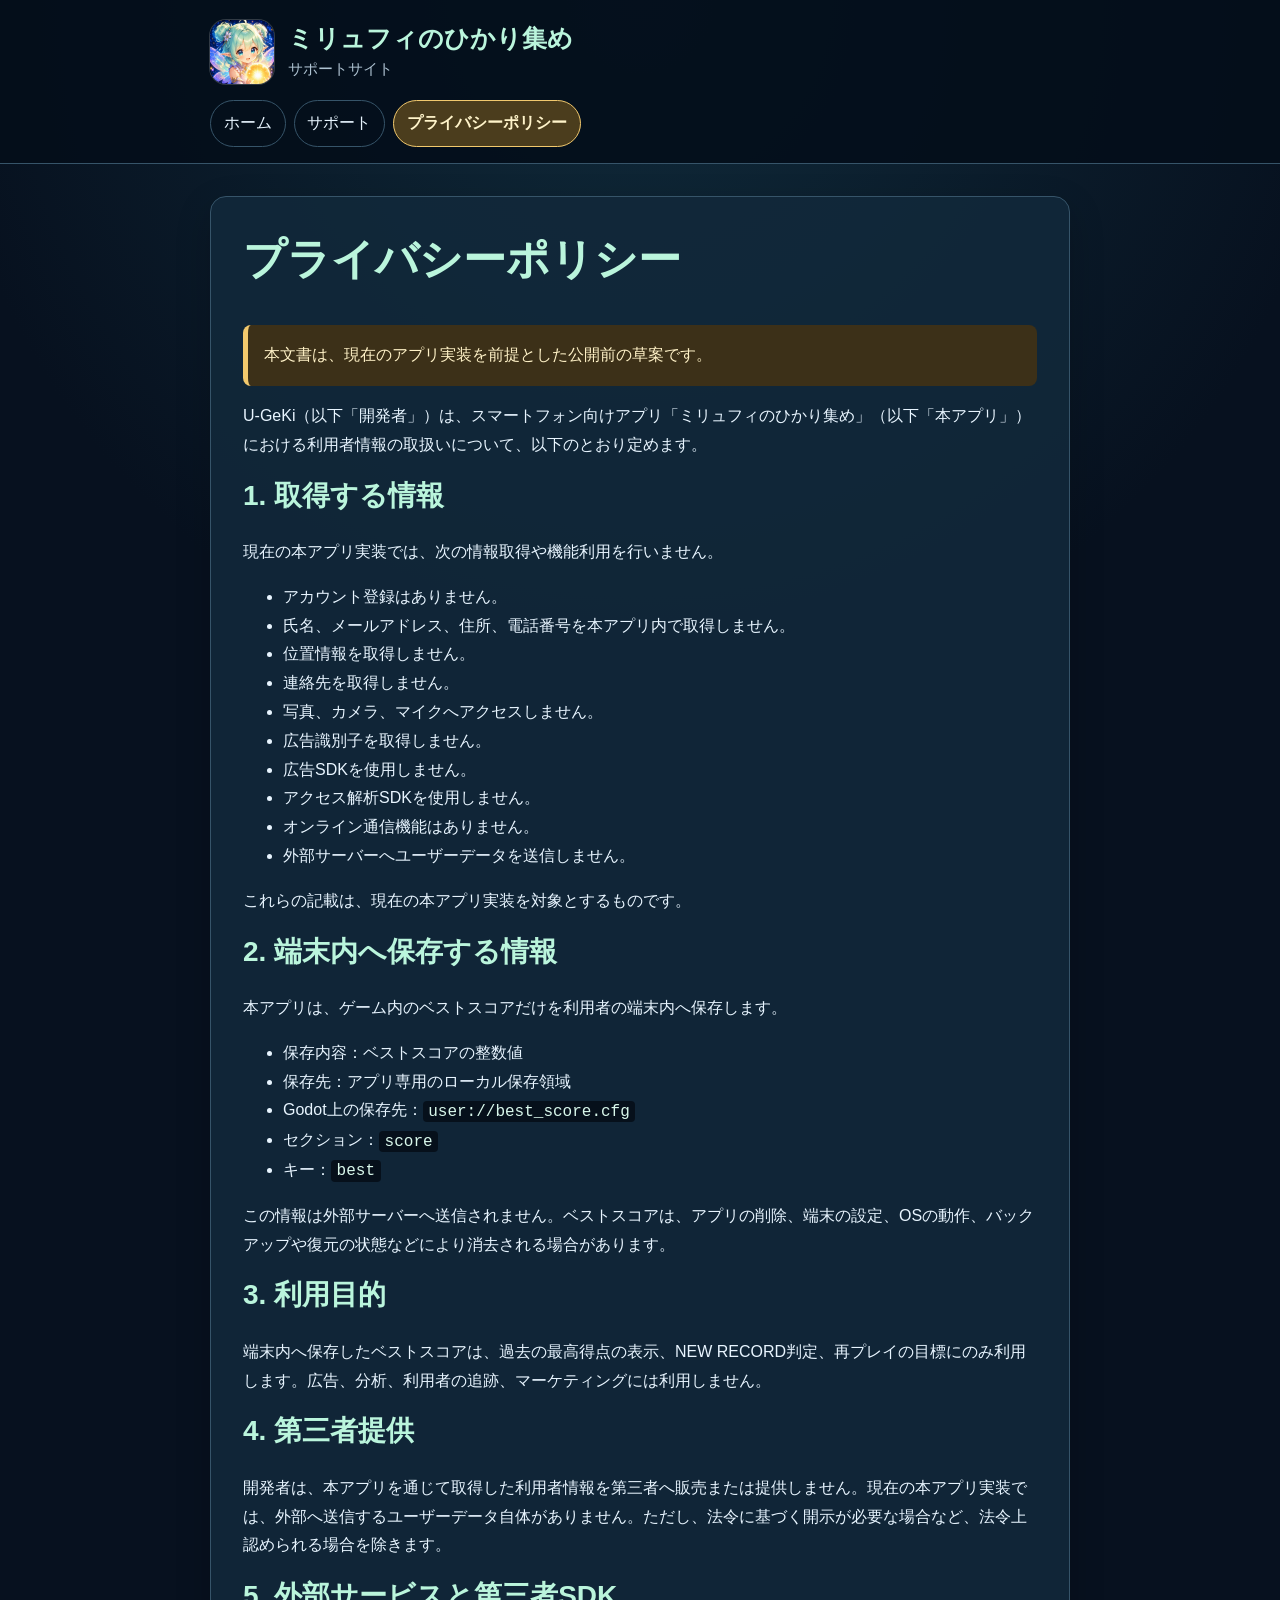
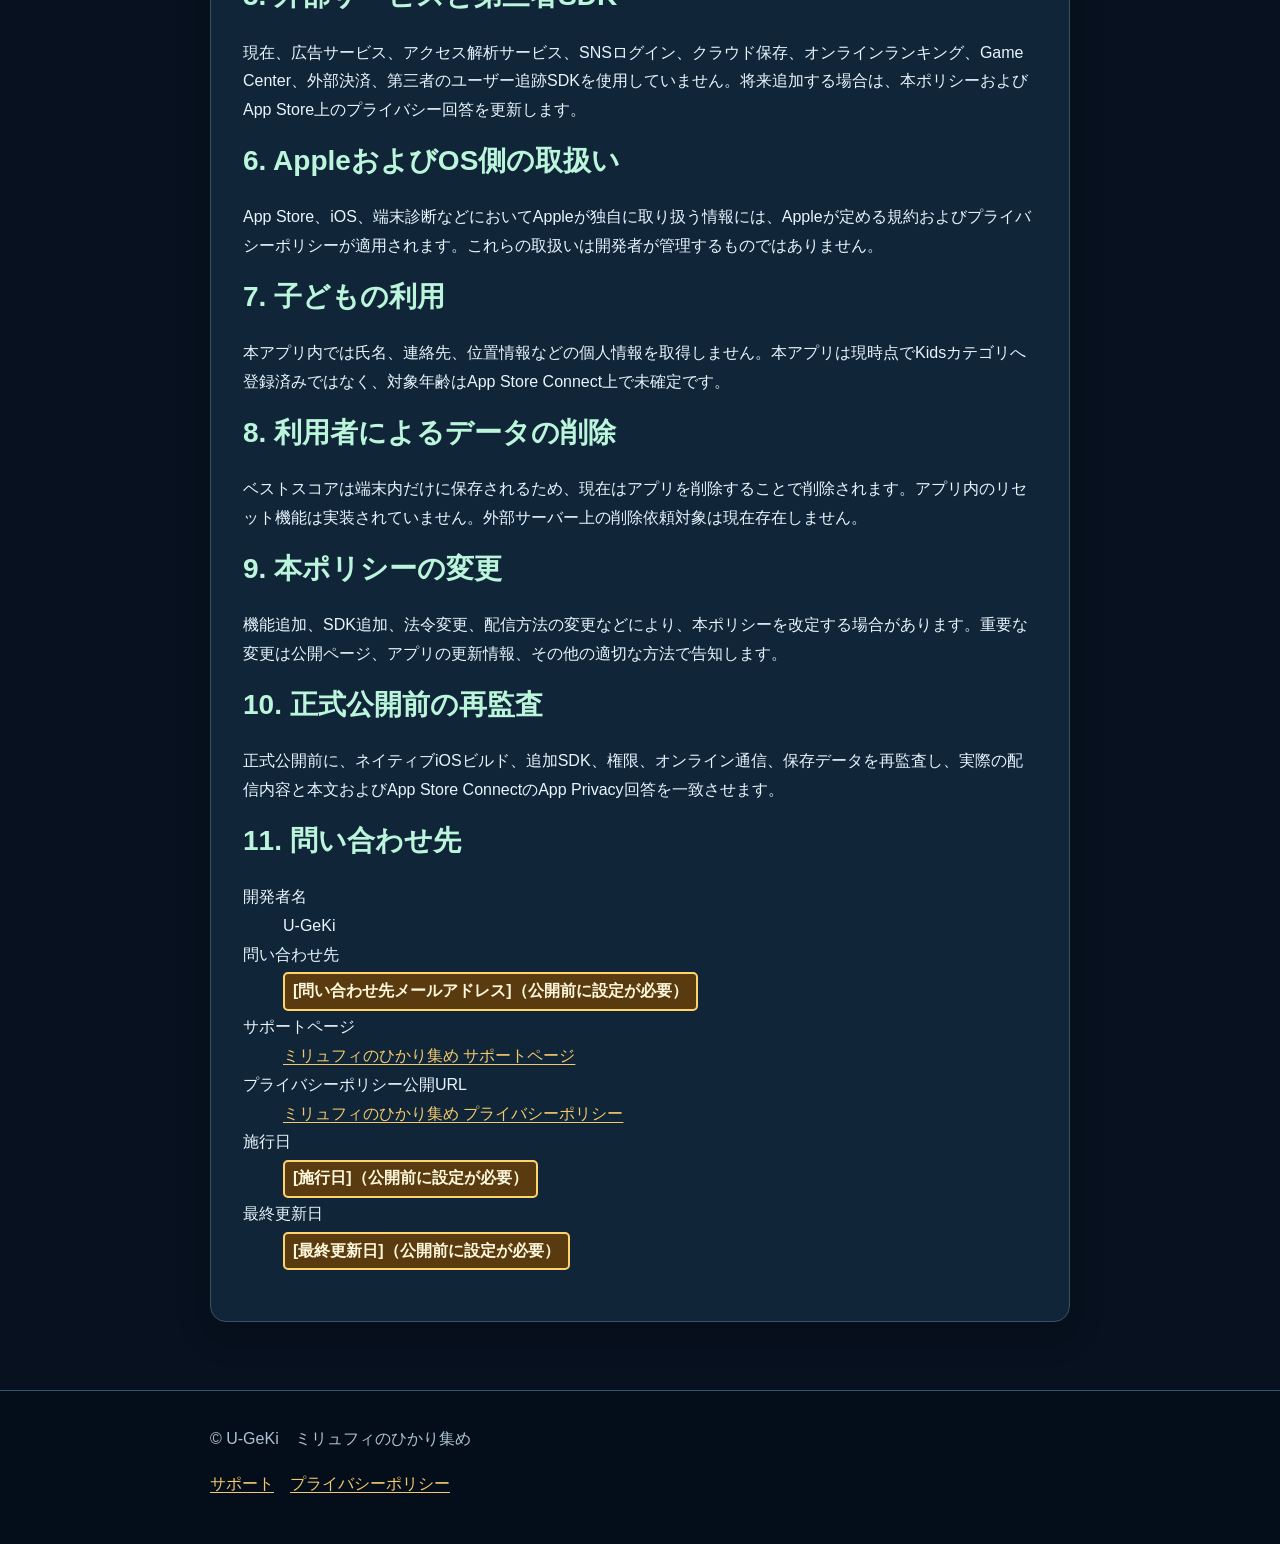
==== privacy.html @ e2f8e3a4 "Build support and privacy site" ====
<!doctype html>
<html lang="ja"><head><meta charset="UTF-8"><meta name="viewport" content="width=device-width, initial-scale=1"><title>プライバシーポリシー｜ミリュフィのひかり集め</title><meta name="description" content="『ミリュフィのひかり集め』における利用者情報と端末内ベストスコアの取扱いをご案内します。"><meta name="theme-color" content="#07111f"><link rel="icon" href="assets/app_icon.png"><link rel="apple-touch-icon" href="assets/app_icon.png"><meta property="og:title" content="プライバシーポリシー｜ミリュフィのひかり集め"><meta property="og:description" content="利用者情報と端末内ベストスコアの取扱いについて。"><meta property="og:type" content="article"><link rel="stylesheet" href="styles.css"></head>
<body><header class="site-header"><div class="header-inner"><a class="brand" href="index.html"><img src="assets/app_icon.png" alt="ミリュフィのひかり集め アプリアイコン"><span><span class="brand-title">ミリュフィのひかり集め</span><span class="brand-subtitle">サポートサイト</span></span></a><nav aria-label="メインナビゲーション"><ul class="nav-list"><li><a href="index.html">ホーム</a></li><li><a href="support.html">サポート</a></li><li><a href="privacy.html" aria-current="page">プライバシーポリシー</a></li></ul></nav></div></header>
<main class="page"><article class="card"><h1>プライバシーポリシー</h1><p class="notice">本文書は、現在のアプリ実装を前提とした公開前の草案です。</p><p>U-GeKi（以下「開発者」）は、スマートフォン向けアプリ「ミリュフィのひかり集め」（以下「本アプリ」）における利用者情報の取扱いについて、以下のとおり定めます。</p>
<h2>1. 取得する情報</h2><p>現在の本アプリ実装では、次の情報取得や機能利用を行いません。</p><ul><li>アカウント登録はありません。</li><li>氏名、メールアドレス、住所、電話番号を本アプリ内で取得しません。</li><li>位置情報を取得しません。</li><li>連絡先を取得しません。</li><li>写真、カメラ、マイクへアクセスしません。</li><li>広告識別子を取得しません。</li><li>広告SDKを使用しません。</li><li>アクセス解析SDKを使用しません。</li><li>オンライン通信機能はありません。</li><li>外部サーバーへユーザーデータを送信しません。</li></ul><p>これらの記載は、現在の本アプリ実装を対象とするものです。</p>
<h2>2. 端末内へ保存する情報</h2><p>本アプリは、ゲーム内のベストスコアだけを利用者の端末内へ保存します。</p><ul><li>保存内容：ベストスコアの整数値</li><li>保存先：アプリ専用のローカル保存領域</li><li>Godot上の保存先：<code>user://best_score.cfg</code></li><li>セクション：<code>score</code></li><li>キー：<code>best</code></li></ul><p>この情報は外部サーバーへ送信されません。ベストスコアは、アプリの削除、端末の設定、OSの動作、バックアップや復元の状態などにより消去される場合があります。</p>
<h2>3. 利用目的</h2><p>端末内へ保存したベストスコアは、過去の最高得点の表示、NEW RECORD判定、再プレイの目標にのみ利用します。広告、分析、利用者の追跡、マーケティングには利用しません。</p>
<h2>4. 第三者提供</h2><p>開発者は、本アプリを通じて取得した利用者情報を第三者へ販売または提供しません。現在の本アプリ実装では、外部へ送信するユーザーデータ自体がありません。ただし、法令に基づく開示が必要な場合など、法令上認められる場合を除きます。</p>
<h2>5. 外部サービスと第三者SDK</h2><p>現在、広告サービス、アクセス解析サービス、SNSログイン、クラウド保存、オンラインランキング、Game Center、外部決済、第三者のユーザー追跡SDKを使用していません。将来追加する場合は、本ポリシーおよびApp Store上のプライバシー回答を更新します。</p>
<h2>6. AppleおよびOS側の取扱い</h2><p>App Store、iOS、端末診断などにおいてAppleが独自に取り扱う情報には、Appleが定める規約およびプライバシーポリシーが適用されます。これらの取扱いは開発者が管理するものではありません。</p>
<h2>7. 子どもの利用</h2><p>本アプリ内では氏名、連絡先、位置情報などの個人情報を取得しません。本アプリは現時点でKidsカテゴリへ登録済みではなく、対象年齢はApp Store Connect上で未確定です。</p>
<h2>8. 利用者によるデータの削除</h2><p>ベストスコアは端末内だけに保存されるため、現在はアプリを削除することで削除されます。アプリ内のリセット機能は実装されていません。外部サーバー上の削除依頼対象は現在存在しません。</p>
<h2>9. 本ポリシーの変更</h2><p>機能追加、SDK追加、法令変更、配信方法の変更などにより、本ポリシーを改定する場合があります。重要な変更は公開ページ、アプリの更新情報、その他の適切な方法で告知します。</p>
<h2>10. 正式公開前の再監査</h2><p>正式公開前に、ネイティブiOSビルド、追加SDK、権限、オンライン通信、保存データを再監査し、実際の配信内容と本文およびApp Store ConnectのApp Privacy回答を一致させます。</p>
<h2>11. 問い合わせ先</h2><dl><dt>開発者名</dt><dd>U-GeKi</dd><dt>問い合わせ先</dt><dd><span class="placeholder">[問い合わせ先メールアドレス]（公開前に設定が必要）</span></dd><dt>サポートページ</dt><dd><a href="support.html">ミリュフィのひかり集め サポートページ</a></dd><dt>プライバシーポリシー公開URL</dt><dd><a href="privacy.html">ミリュフィのひかり集め プライバシーポリシー</a></dd><dt>施行日</dt><dd><span class="placeholder">[施行日]（公開前に設定が必要）</span></dd><dt>最終更新日</dt><dd><span class="placeholder">[最終更新日]（公開前に設定が必要）</span></dd></dl></article></main>
<footer class="site-footer"><div class="footer-inner"><p>© U-GeKi　ミリュフィのひかり集め</p><ul class="footer-links"><li><a href="support.html">サポート</a></li><li><a href="privacy.html" aria-current="page">プライバシーポリシー</a></li></ul></div></footer></body></html>
---- styles.css ----
:root { color-scheme: dark; --bg:#07111f; --card:rgba(18,40,59,.88); --mint:#baf5dc; --gold:#f2c96d; --text:#e8f5ff; --muted:#aec2d1; --line:#365469; }
* { box-sizing:border-box; }
html { scroll-behavior:smooth; }
body { margin:0; min-width:0; background:radial-gradient(circle at top,#102b3b 0,#07111f 44rem); color:var(--text); font-family:-apple-system,BlinkMacSystemFont,"Segoe UI","Hiragino Sans","Yu Gothic UI","Meiryo",sans-serif; font-size:1rem; line-height:1.8; }
a { color:var(--gold); text-decoration:underline; text-underline-offset:.18em; }
a:hover { color:#ffe3a2; }
a:focus-visible { outline:3px solid #fff1a8; outline-offset:4px; border-radius:3px; }
img { max-width:100%; height:auto; }
.site-header,.site-footer { background:rgba(4,14,26,.9); border-color:var(--line); }
.site-header { border-bottom:1px solid var(--line); }
.header-inner,.footer-inner,.page { width:min(100% - 2rem,860px); margin-inline:auto; }
.header-inner { padding:1.25rem 0 1rem; }
.brand { display:flex; align-items:center; gap:.9rem; color:var(--text); text-decoration:none; }
.brand img { width:64px; height:64px; border-radius:16px; box-shadow:0 0 0 1px rgba(255,255,255,.18); }
.brand-title { display:block; color:var(--mint); font-size:clamp(1.15rem,4vw,1.55rem); font-weight:700; line-height:1.35; }
.brand-subtitle { display:block; color:var(--muted); font-size:.95rem; }
.nav-list { display:flex; flex-wrap:wrap; gap:.5rem; margin:1rem 0 0; padding:0; list-style:none; }
.nav-list a { display:block; min-height:44px; padding:.5rem .8rem; border:1px solid var(--line); border-radius:999px; color:var(--text); text-decoration:none; }
.nav-list a[aria-current="page"] { border-color:var(--gold); background:#4b3d1d; color:#fff4ca; font-weight:700; }
.page { padding:2rem 0 3rem; }
.card { margin:0 0 1.25rem; padding:clamp(1.2rem,4vw,2rem); border:1px solid var(--line); border-radius:16px; background:var(--card); box-shadow:0 12px 35px rgba(0,0,0,.2); overflow-wrap:anywhere; }
h1,h2,h3 { color:var(--mint); line-height:1.4; }
h1 { margin-top:0; font-size:clamp(1.8rem,7vw,2.7rem); }
h2 { margin-top:0; font-size:clamp(1.35rem,5vw,1.75rem); }
h3 { margin-top:1.7rem; font-size:1.15rem; }
p,ul { margin-top:.65rem; }
.lead { font-size:clamp(1.08rem,3vw,1.25rem); }
.status { display:inline-block; padding:.2rem .65rem; border:1px solid var(--gold); border-radius:999px; color:#fff0bd; font-weight:700; }
.link-grid { display:grid; gap:1rem; grid-template-columns:repeat(2,minmax(0,1fr)); }
.link-card { display:block; padding:1.35rem; border:1px solid var(--line); border-radius:14px; background:rgba(10,29,45,.78); color:var(--text); text-decoration:none; }
.link-card:hover { border-color:var(--gold); background:#142f45; }
.link-card strong { display:block; color:var(--gold); font-size:1.2rem; }
.link-card span { color:var(--muted); }
.notice { padding:1rem; border-left:5px solid var(--gold); border-radius:8px; background:#3c3018; color:#fff2c7; }
.placeholder { display:inline-block; margin:.15rem 0; padding:.18rem .5rem; border:2px solid #ffd36d; border-radius:5px; background:#5a3b0f; color:#fff8dc; font-weight:700; }
code { padding:.1em .35em; border-radius:4px; background:#06101b; color:#d9f8ec; }
.site-footer { border-top:1px solid var(--line); }
.footer-inner { padding:1.5rem 0 2rem; color:var(--muted); }
.footer-links { display:flex; flex-wrap:wrap; gap:.75rem 1rem; padding:0; list-style:none; }
@media (max-width:600px) { .header-inner,.footer-inner,.page { width:min(100% - 1.25rem,860px); } .link-grid { grid-template-columns:1fr; } .card { border-radius:12px; } }
@media (prefers-reduced-motion:reduce) { html { scroll-behavior:auto; } *,*::before,*::after { animation-duration:.01ms!important; animation-iteration-count:1!important; transition-duration:.01ms!important; } }
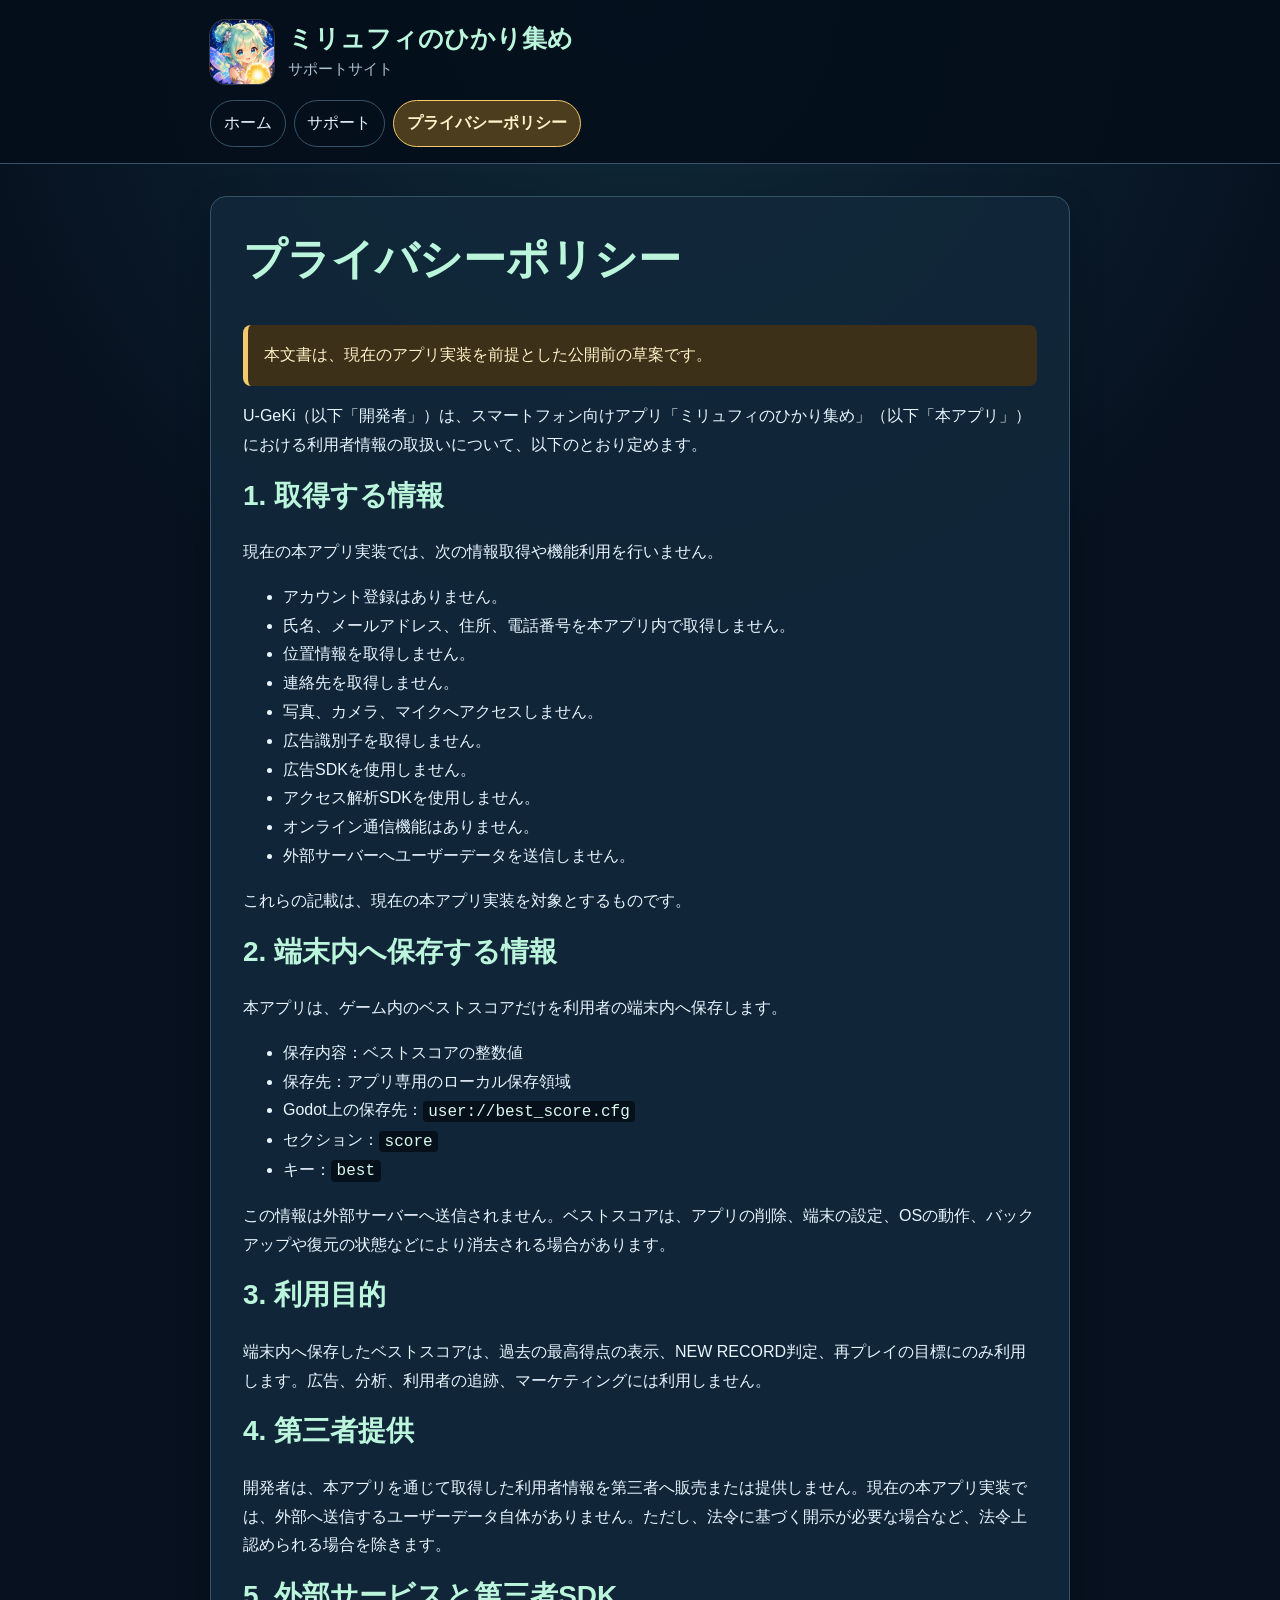
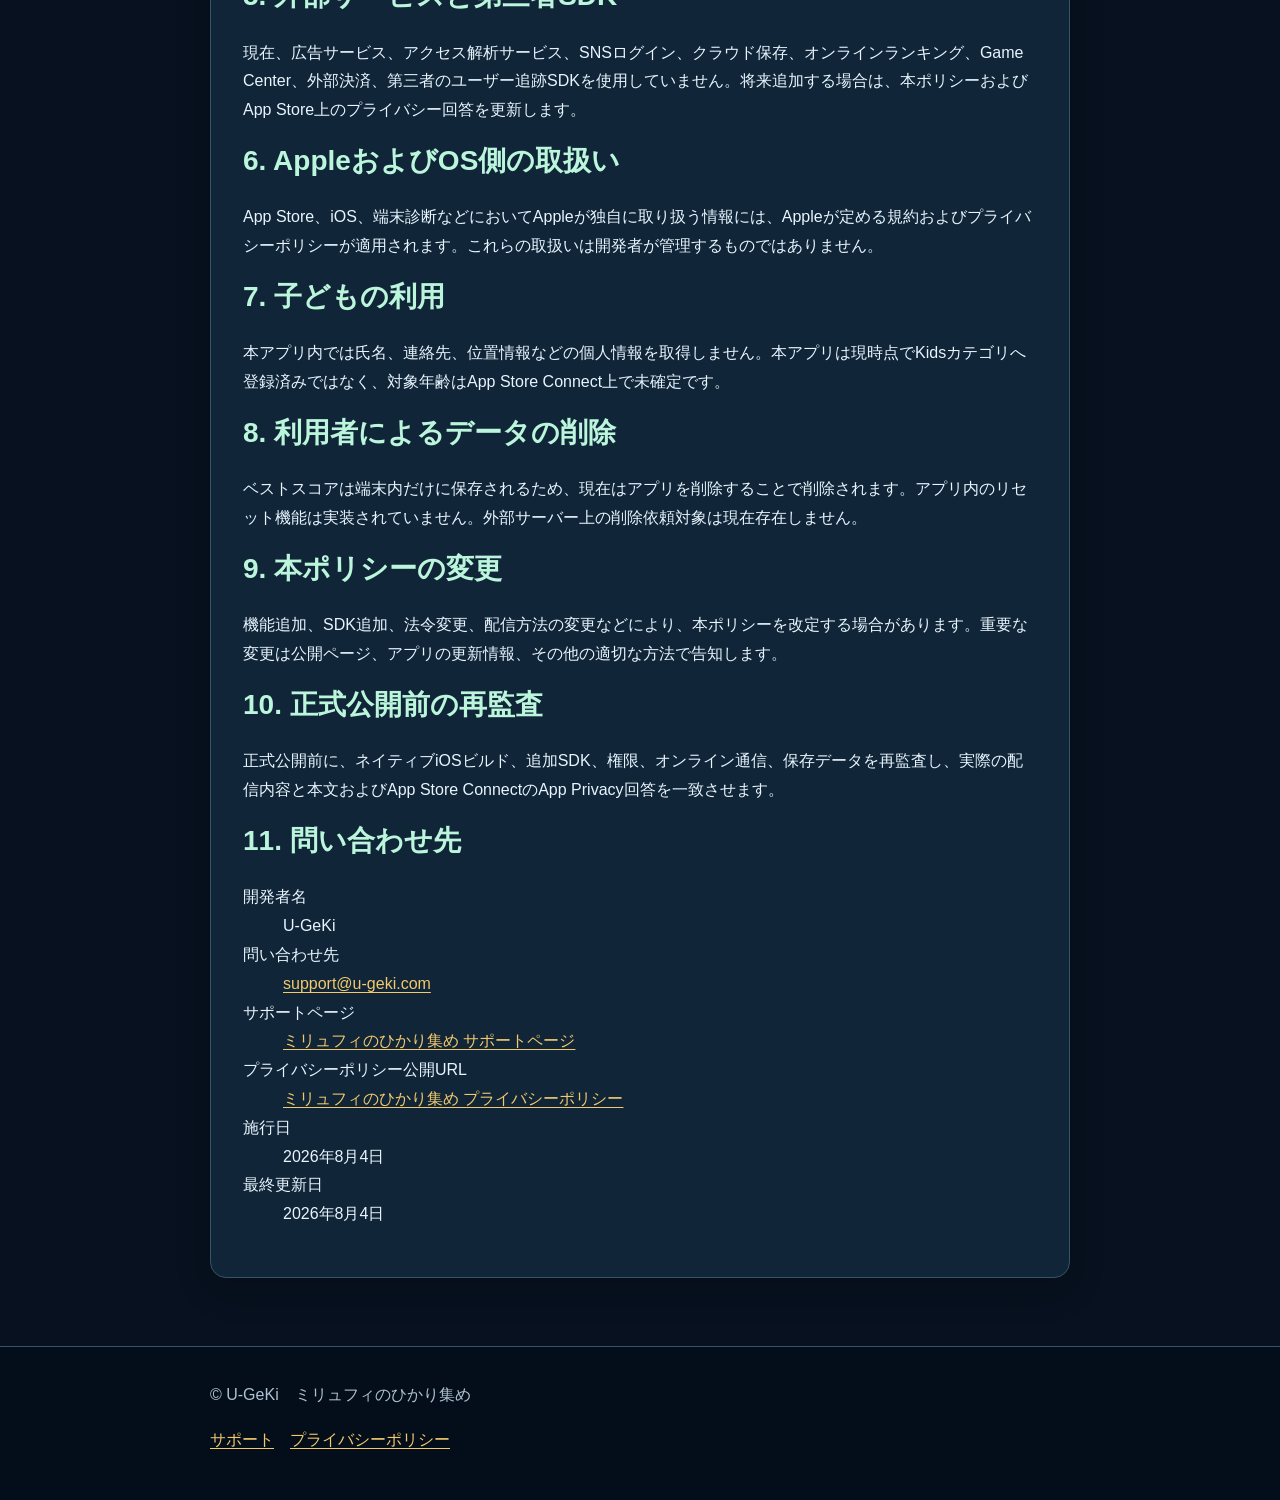
==== commit e1389802: "Finalize support contact and policy dates" ====
--- a/privacy.html
+++ b/privacy.html
@@ -12,5 +12,5 @@
 <h2>8. 利用者によるデータの削除</h2><p>ベストスコアは端末内だけに保存されるため、現在はアプリを削除することで削除されます。アプリ内のリセット機能は実装されていません。外部サーバー上の削除依頼対象は現在存在しません。</p>
 <h2>9. 本ポリシーの変更</h2><p>機能追加、SDK追加、法令変更、配信方法の変更などにより、本ポリシーを改定する場合があります。重要な変更は公開ページ、アプリの更新情報、その他の適切な方法で告知します。</p>
 <h2>10. 正式公開前の再監査</h2><p>正式公開前に、ネイティブiOSビルド、追加SDK、権限、オンライン通信、保存データを再監査し、実際の配信内容と本文およびApp Store ConnectのApp Privacy回答を一致させます。</p>
-<h2>11. 問い合わせ先</h2><dl><dt>開発者名</dt><dd>U-GeKi</dd><dt>問い合わせ先</dt><dd><span class="placeholder">[問い合わせ先メールアドレス]（公開前に設定が必要）</span></dd><dt>サポートページ</dt><dd><a href="support.html">ミリュフィのひかり集め サポートページ</a></dd><dt>プライバシーポリシー公開URL</dt><dd><a href="privacy.html">ミリュフィのひかり集め プライバシーポリシー</a></dd><dt>施行日</dt><dd><span class="placeholder">[施行日]（公開前に設定が必要）</span></dd><dt>最終更新日</dt><dd><span class="placeholder">[最終更新日]（公開前に設定が必要）</span></dd></dl></article></main>
+<h2>11. 問い合わせ先</h2><dl><dt>開発者名</dt><dd>U-GeKi</dd><dt>問い合わせ先</dt><dd><a href="mailto:support@u-geki.com">support@u-geki.com</a></dd><dt>サポートページ</dt><dd><a href="support.html">ミリュフィのひかり集め サポートページ</a></dd><dt>プライバシーポリシー公開URL</dt><dd><a href="privacy.html">ミリュフィのひかり集め プライバシーポリシー</a></dd><dt>施行日</dt><dd>2026年8月4日</dd><dt>最終更新日</dt><dd>2026年8月4日</dd></dl></article></main>
 <footer class="site-footer"><div class="footer-inner"><p>© U-GeKi　ミリュフィのひかり集め</p><ul class="footer-links"><li><a href="support.html">サポート</a></li><li><a href="privacy.html" aria-current="page">プライバシーポリシー</a></li></ul></div></footer></body></html>
